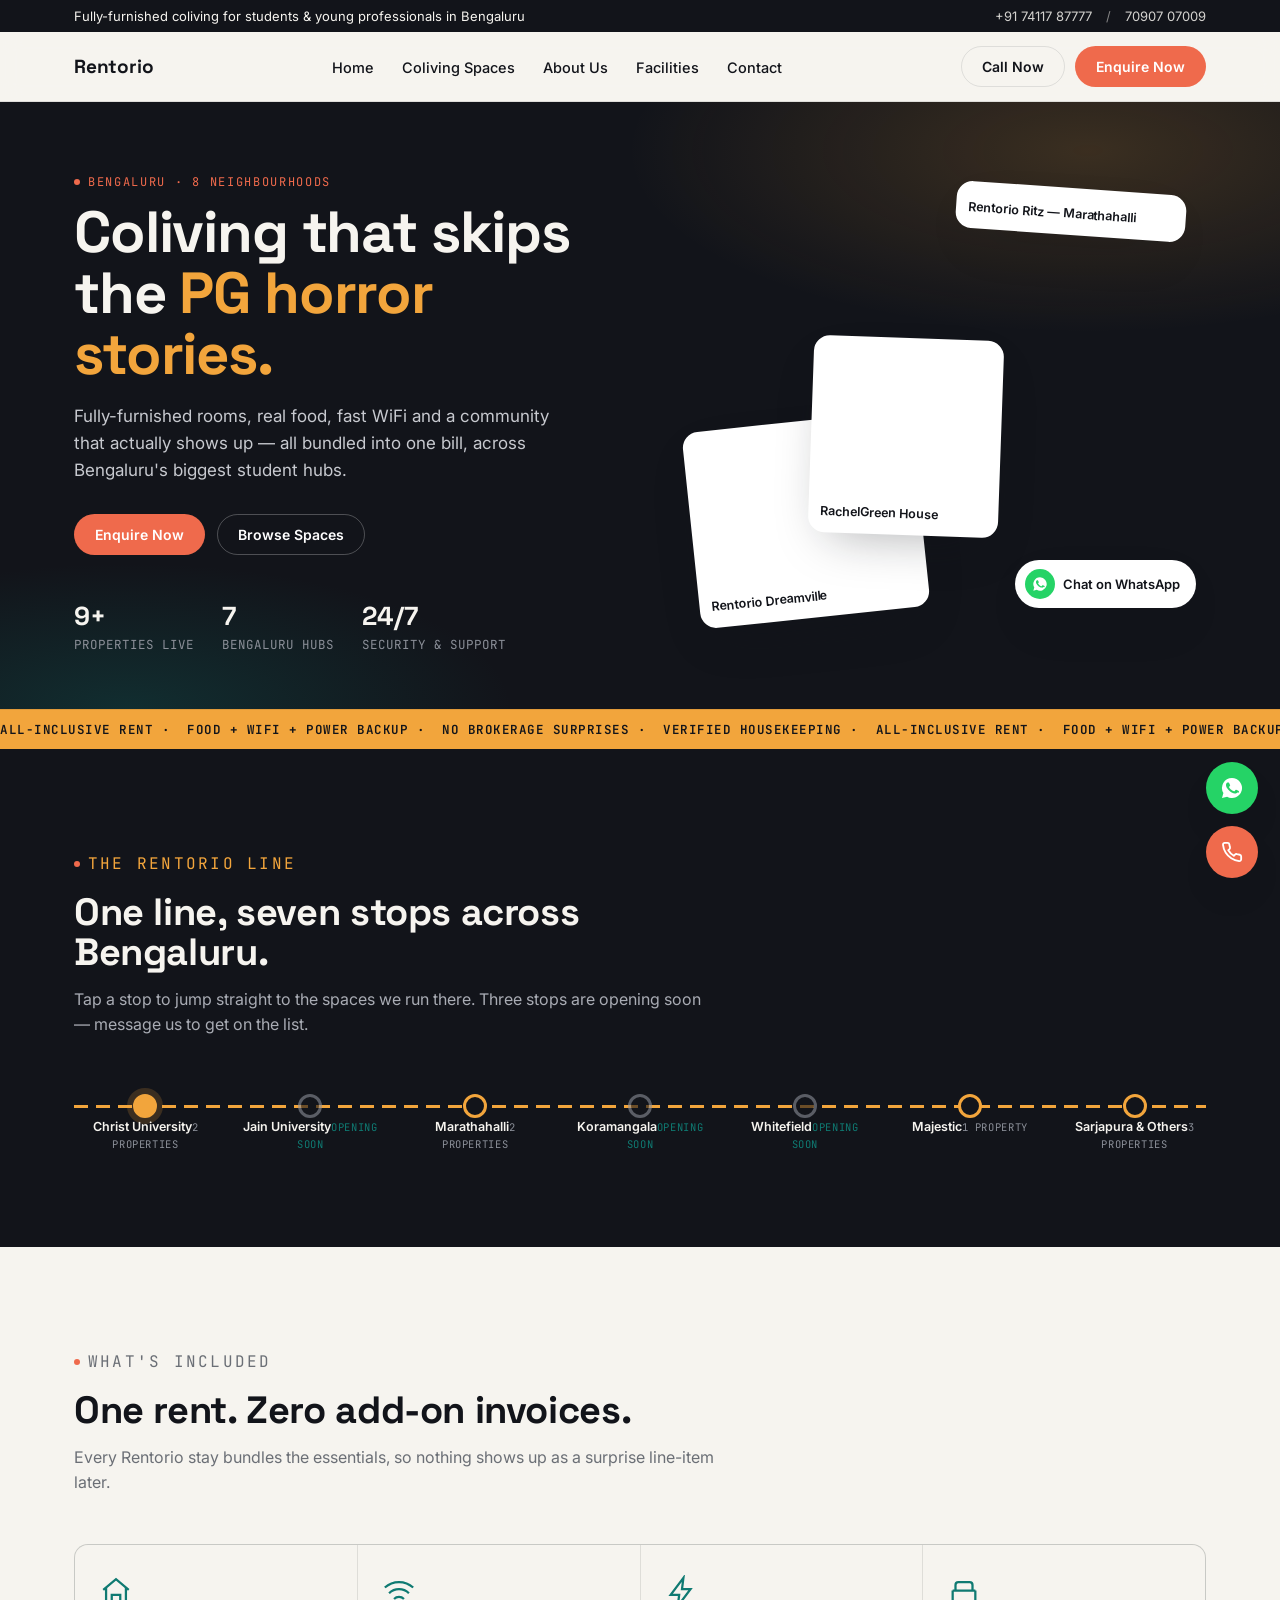
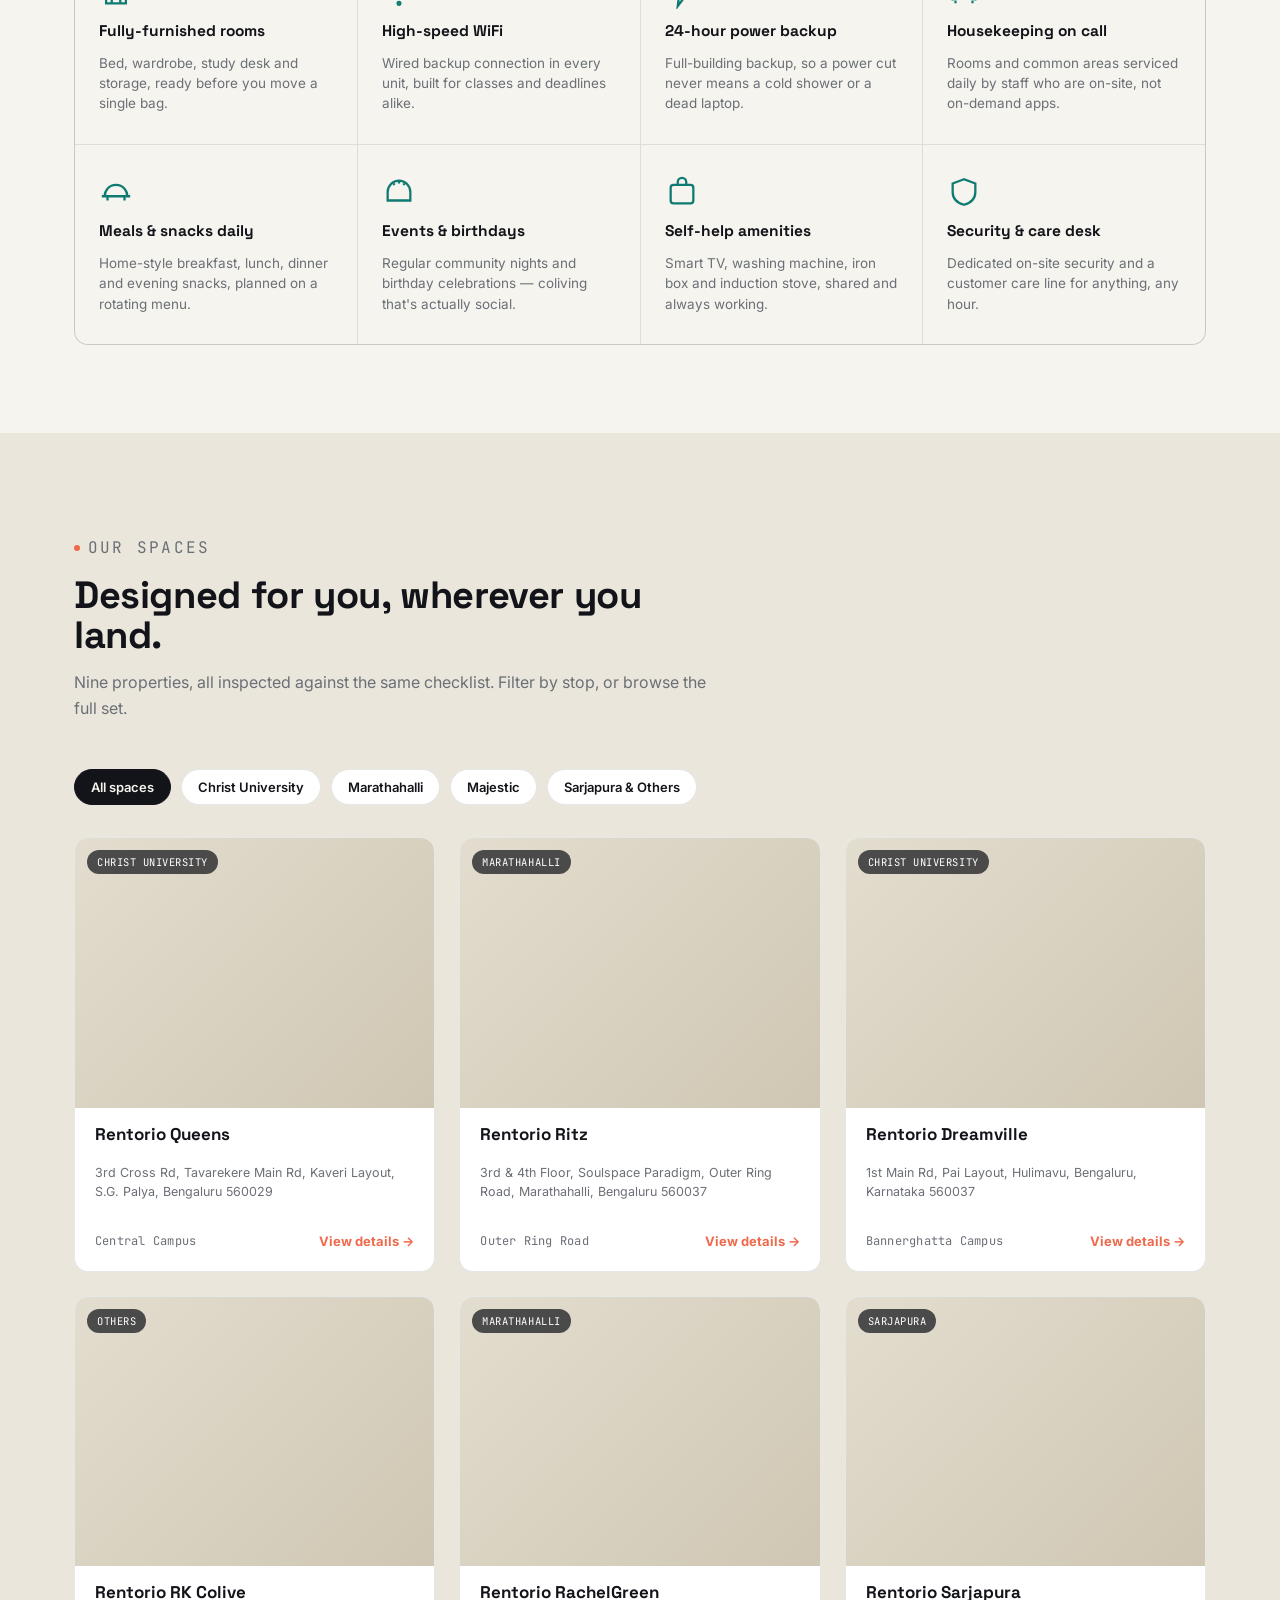
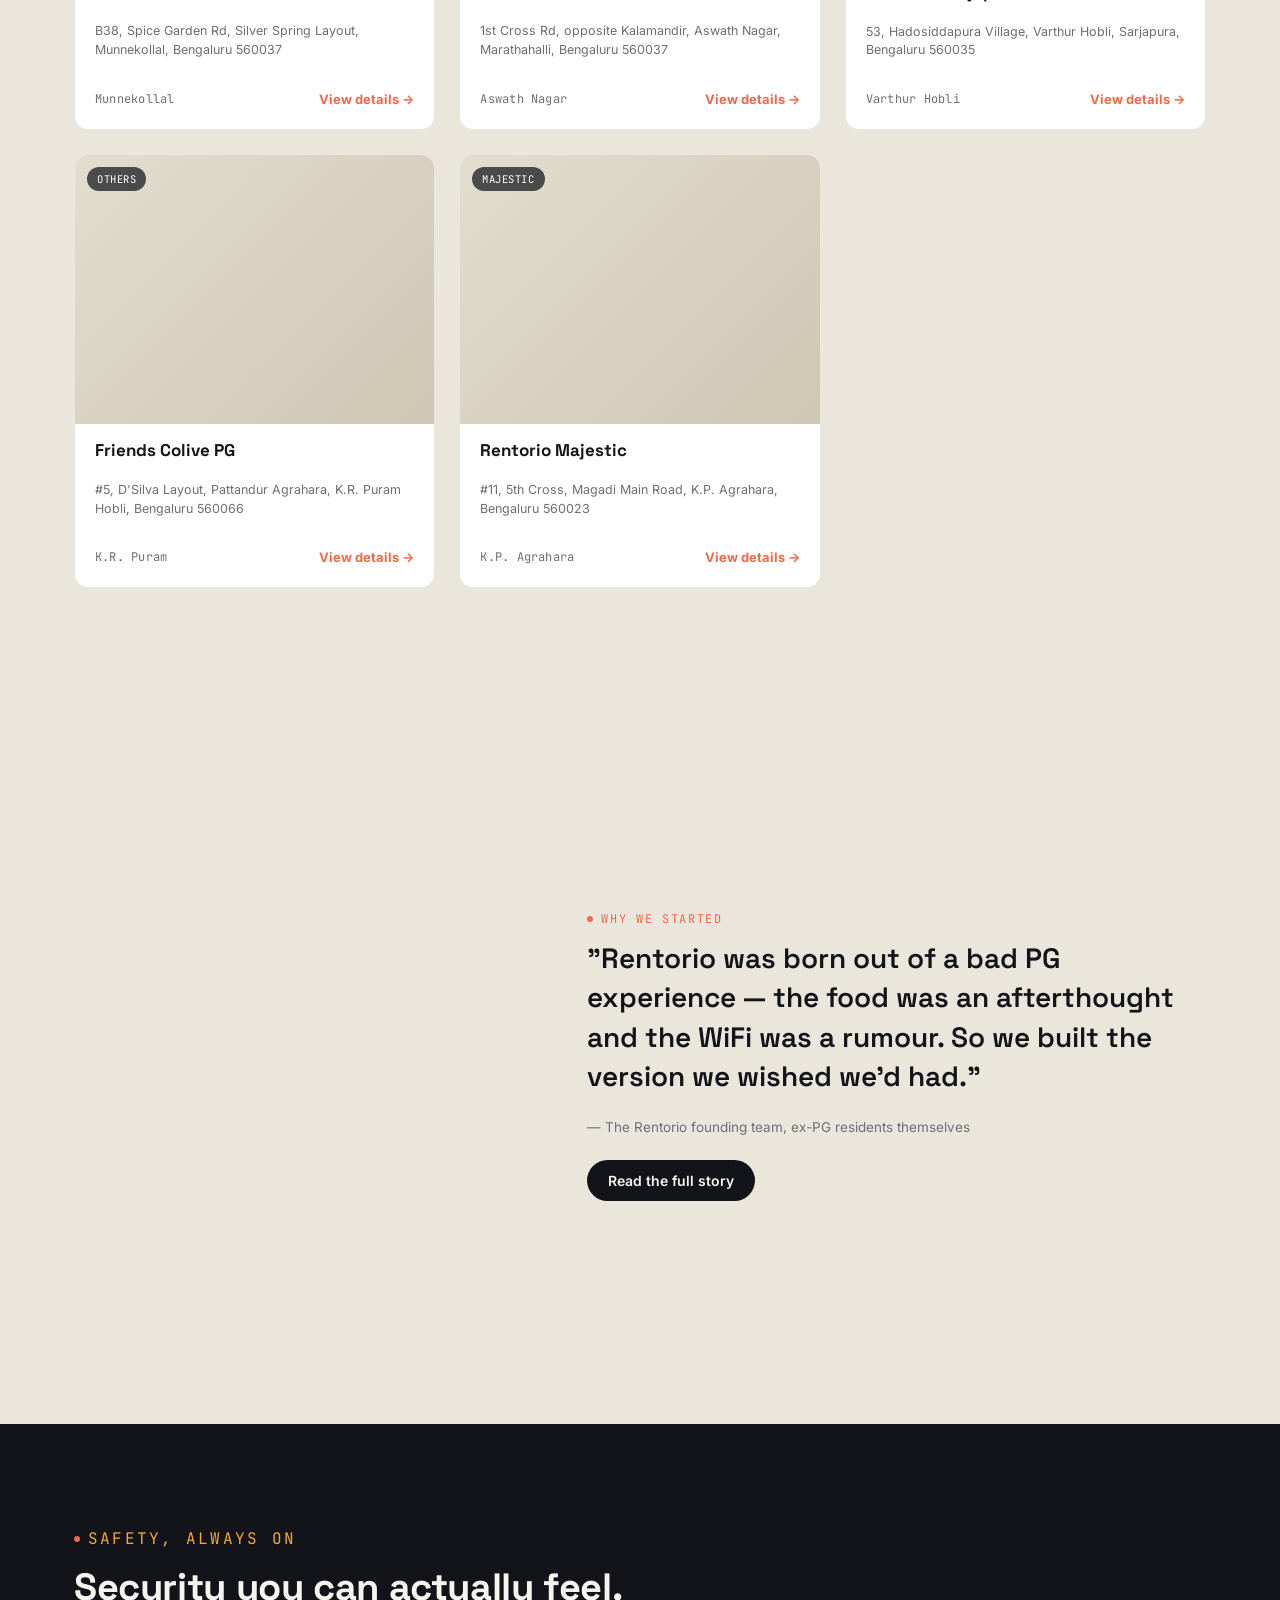
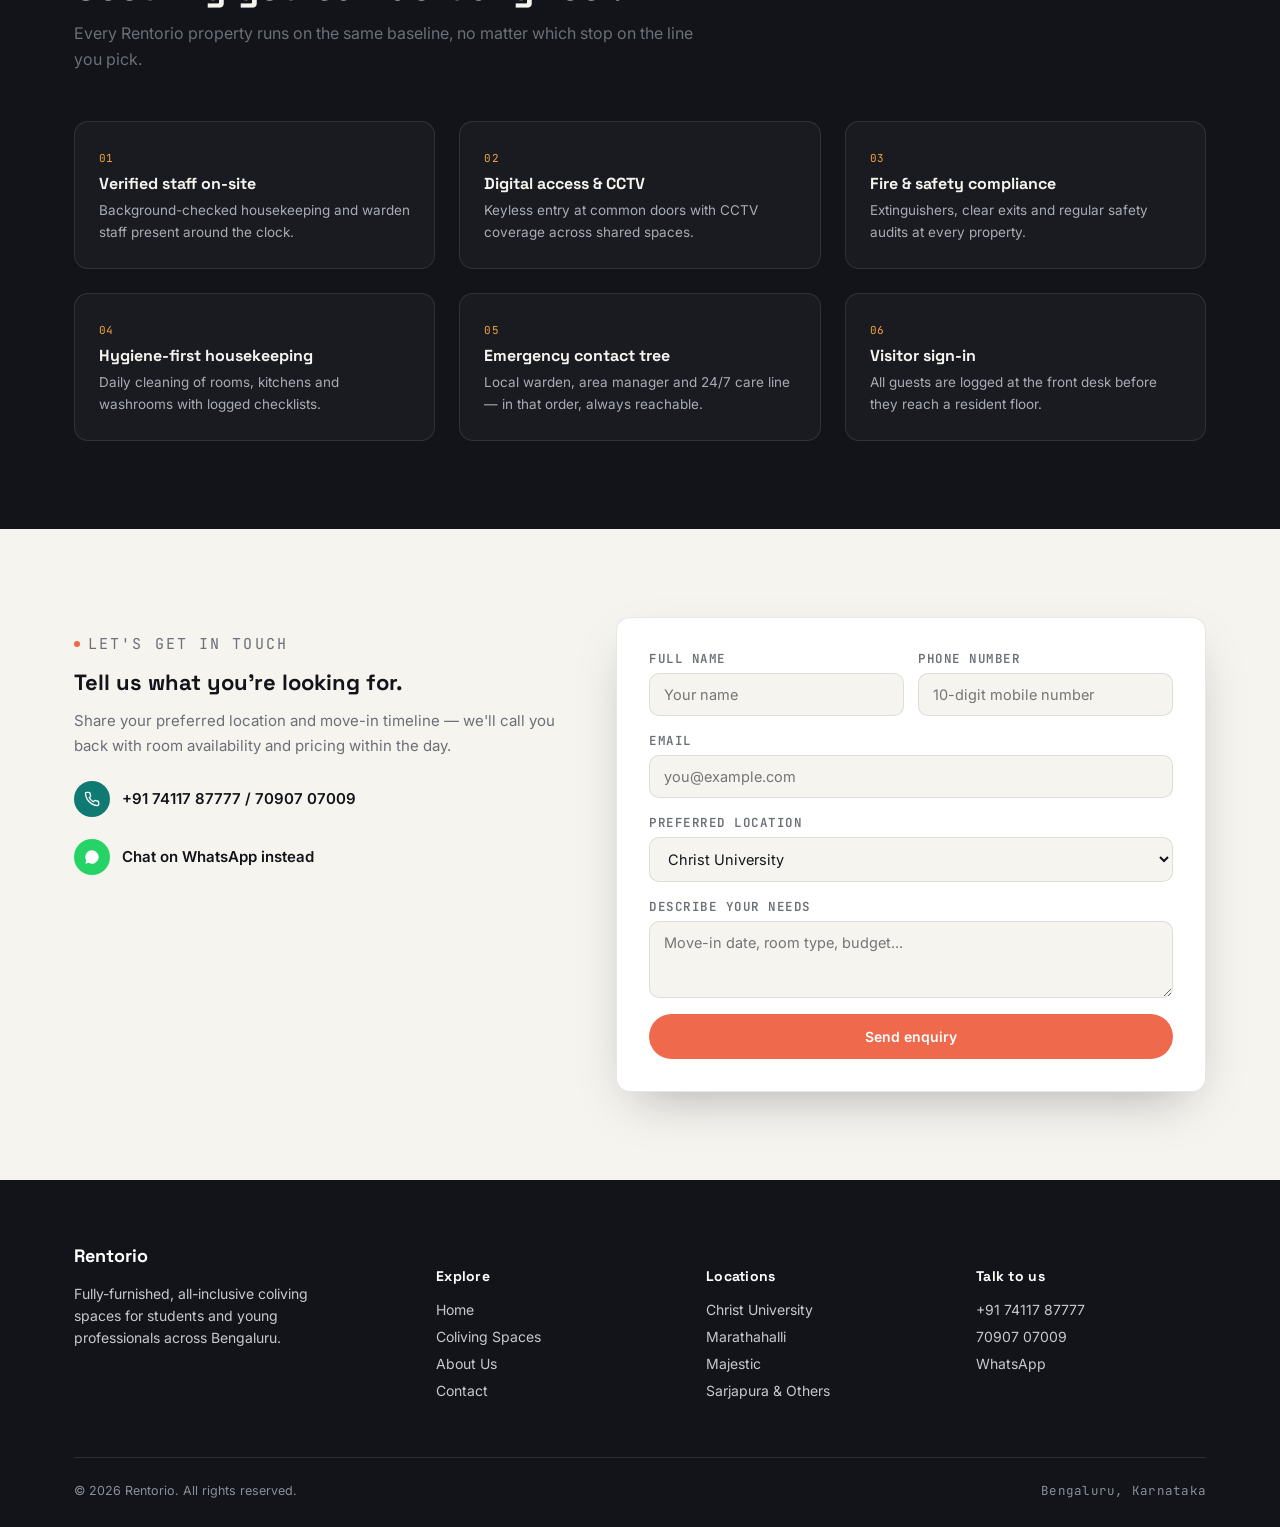
==== rentorio/index.html @ 7151b9c6 "add rentorio page" ====
<!DOCTYPE html>
<html lang="en">
<head>
<meta charset="UTF-8" />
<meta name="viewport" content="width=device-width, initial-scale=1, shrink-to-fit=no" />
<title>Rentorio — Luxury Coliving Across Bengaluru</title>
<meta name="description" content="Rentorio runs fully-furnished, all-inclusive coliving spaces near Christ University, Jain University, Marathahalli, Koramangala, Whitefield and Majestic in Bengaluru." />
<link rel="icon" href="https://rentorio.in/assets/images/logo.png" />
<link rel="preconnect" href="https://fonts.googleapis.com">
<link rel="preconnect" href="https://fonts.gstatic.com" crossorigin>
<link href="https://fonts.googleapis.com/css2?family=Space+Grotesk:wght@500;600;700&family=Inter:wght@400;500;600;700&family=JetBrains+Mono:wght@500;600&display=swap" rel="stylesheet">
<style>
  :root{
    --ink:#12141a;
    --ink-soft:#1b1f28;
    --paper:#f6f4ef;
    --paper-dim:#eae6dc;
    --line:rgba(255,255,255,0.10);
    --line-dark:rgba(18,20,26,0.10);
    --amber:#f2a53c;
    --teal:#0f7a72;
    --coral:#ef6a4c;
    --text-dim:#8b8f98;
    --text-dim-dark:#6b6f76;
    --radius:14px;
    --maxw:1180px;
    --shadow: 0 20px 50px -20px rgba(18,20,26,0.35);
  }

  *{box-sizing:border-box;}
  html{scroll-behavior:smooth;}
  @media (prefers-reduced-motion: reduce){
    html{scroll-behavior:auto;}
    *{animation-duration:0.001ms !important; animation-iteration-count:1 !important; transition-duration:0.001ms !important;}
  }
  body{
    margin:0;
    font-family:'Inter',sans-serif;
    background:var(--paper);
    color:var(--ink);
    -webkit-font-smoothing:antialiased;
  }
  img{max-width:100%; display:block;}
  a{color:inherit; text-decoration:none;}
  ul{margin:0; padding:0; list-style:none;}
  h1,h2,h3,h4{font-family:'Space Grotesk',sans-serif; margin:0; line-height:1.05;}
  button{font-family:inherit; cursor:pointer;}
  .wrap{max-width:var(--maxw); margin:0 auto; padding:0 24px;}
  .mono{font-family:'JetBrains Mono',monospace; letter-spacing:0.02em;}
  .eyebrow{
    font-family:'JetBrains Mono',monospace;
    font-size:12px;
    letter-spacing:0.14em;
    text-transform:uppercase;
    color:var(--coral);
    display:flex; align-items:center; gap:8px;
  }
  .eyebrow::before{content:''; width:6px; height:6px; border-radius:50%; background:var(--coral); display:inline-block;}
  :focus-visible{outline:2px solid var(--amber); outline-offset:3px; border-radius:4px;}

  /* ---------- Top utility bar ---------- */
  .topbar{
    background:var(--ink);
    color:var(--paper);
    font-size:13px;
  }
  .topbar .wrap{
    display:flex; justify-content:space-between; align-items:center;
    padding:8px 24px; gap:16px; flex-wrap:wrap;
  }
  .topbar a{opacity:0.85; transition:opacity .2s;}
  .topbar a:hover{opacity:1;}
  .topbar .phones{display:flex; gap:14px; align-items:center;}
  .topbar .phones span{opacity:0.5;}

  /* ---------- Header ---------- */
  header.site{
    position:sticky; top:0; z-index:50;
    background:rgba(246,244,239,0.88);
    backdrop-filter:blur(10px);
    border-bottom:1px solid var(--line-dark);
  }
  .nav{
    display:flex; align-items:center; justify-content:space-between;
    padding:14px 24px;
  }
  .brand{display:flex; align-items:center; gap:10px;}
  .brand img{height:38px; width:auto;}
  .brand strong{font-family:'Space Grotesk',sans-serif; font-size:19px; letter-spacing:-0.01em;}
  nav.primary{display:flex; align-items:center; gap:28px;}
  nav.primary > ul{display:flex; gap:28px; align-items:center;}
  nav.primary > ul > li{position:relative;}
  nav.primary > ul > li > a{
    font-size:14.5px; font-weight:500; padding:8px 0; position:relative;
  }
  nav.primary > ul > li > a::after{
    content:''; position:absolute; left:0; right:0; bottom:2px; height:2px; background:var(--coral);
    transform:scaleX(0); transition:transform .2s ease;
  }
  nav.primary > ul > li > a:hover::after{transform:scaleX(1);}
  .dropdown{
    position:absolute; top:100%; left:0; background:var(--paper);
    border:1px solid var(--line-dark); border-radius:12px; box-shadow:var(--shadow);
    min-width:220px; padding:8px; opacity:0; visibility:hidden; transform:translateY(6px);
    transition:all .18s ease;
  }
  li.has-dropdown:hover .dropdown, li.has-dropdown:focus-within .dropdown{
    opacity:1; visibility:visible; transform:translateY(0);
  }
  .dropdown a{display:block; padding:9px 12px; border-radius:8px; font-size:14px;}
  .dropdown a:hover{background:var(--paper-dim);}
  .nav-cta{display:flex; align-items:center; gap:10px;}
  .btn{
    display:inline-flex; align-items:center; gap:8px;
    padding:11px 20px; border-radius:999px; border:1px solid transparent;
    font-size:14px; font-weight:600; white-space:nowrap;
    transition:transform .15s ease, box-shadow .15s ease, background .15s ease;
  }
  .btn:active{transform:scale(0.97);}
  .btn-primary{background:var(--coral); color:#fff;}
  .btn-primary:hover{box-shadow:0 10px 24px -8px rgba(239,106,76,0.55); transform:translateY(-1px);}
  .btn-ghost{background:transparent; border-color:var(--line-dark); color:var(--ink);}
  .btn-ghost:hover{background:var(--paper-dim);}
  .btn-dark{background:var(--ink); color:var(--paper);}
  .btn-dark:hover{background:var(--ink-soft);}
  .burger{display:none; background:none; border:none; padding:8px;}
  .burger svg{display:block;}

  /* ---------- Hero ---------- */
  .hero{
    background:var(--ink); color:var(--paper); position:relative; overflow:hidden;
    padding:76px 0 0;
  }
  .hero::before{
    content:''; position:absolute; inset:0;
    background:
      radial-gradient(60% 50% at 85% 8%, rgba(242,165,60,0.18), transparent 60%),
      radial-gradient(50% 40% at 10% 100%, rgba(15,122,114,0.25), transparent 60%);
    pointer-events:none;
  }
  .hero-grid{
    position:relative; z-index:1;
    display:grid; grid-template-columns:1.05fr 0.95fr; gap:48px; align-items:center;
    padding-bottom:56px;
  }
  .hero h1{
    font-size:clamp(34px,5.4vw,58px); font-weight:700; letter-spacing:-0.02em;
  }
  .hero h1 em{color:var(--amber); font-style:normal;}
  .hero p.lead{
    margin-top:18px; font-size:17px; color:#c7c9cf; max-width:480px; line-height:1.6;
  }
  .hero-actions{display:flex; gap:12px; margin-top:30px; flex-wrap:wrap;}
  .hero-stats{display:flex; gap:28px; margin-top:44px; flex-wrap:wrap;}
  .hero-stats div strong{display:block; font-family:'Space Grotesk',sans-serif; font-size:26px;}
  .hero-stats div span{font-size:12.5px; color:var(--text-dim); font-family:'JetBrains Mono',monospace;}

  .hero-visual{position:relative; height:440px;}
  .polaroid{
    position:absolute; width:230px; border-radius:16px; padding:10px 10px 14px;
    background:#fff; box-shadow:var(--shadow); color:var(--ink);
  }
  .polaroid img{border-radius:8px; height:150px; object-fit:cover; width:100%; background:linear-gradient(135deg,#e3ddcf,#cfc7b3);}
  .polaroid p{margin:8px 2px 0; font-size:12.5px; font-weight:600;}
  .polaroid.p1{top:0; right:20px; transform:rotate(4deg); z-index:2;}
  .polaroid.p2{bottom:10px; left:0; transform:rotate(-6deg); z-index:1;}
  .polaroid.p3{top:150px; left:120px; transform:rotate(2deg); z-index:3; width:190px;}
  .whatsapp-chip{
    position:absolute; bottom:20px; right:10px; background:#fff; color:var(--ink);
    border-radius:999px; padding:9px 16px 9px 10px; display:flex; align-items:center; gap:8px;
    box-shadow:var(--shadow); font-size:13px; font-weight:600; z-index:4;
  }
  .whatsapp-chip .dot{width:30px; height:30px; border-radius:50%; background:#25D366; display:flex; align-items:center; justify-content:center;}

  @media (max-width:940px){
    .hero-grid{grid-template-columns:1fr; padding-bottom:40px;}
    .hero-visual{height:320px; margin-top:10px;}
    .polaroid{width:170px;}
    .polaroid img{height:110px;}
    .polaroid.p3{left:80px; top:130px; width:140px;}
  }

  /* marquee strip */
  .marquee{
    background:var(--amber); color:var(--ink); overflow:hidden; white-space:nowrap;
    border-top:1px solid rgba(18,20,26,0.08);
  }
  .marquee-track{display:inline-flex; gap:40px; padding:11px 0; animation:scroll 26s linear infinite;}
  .marquee-track span{font-family:'JetBrains Mono',monospace; font-size:12.5px; font-weight:600; letter-spacing:0.04em;}
  @keyframes scroll{from{transform:translateX(0);} to{transform:translateX(-50%);}}

  /* ---------- Section shells ---------- */
  section{padding:88px 0;}
  .section-head{max-width:640px; margin-bottom:48px;}
  .section-head h2{font-size:clamp(26px,3.4vw,38px); margin-top:12px; letter-spacing:-0.01em;}
  .section-head p{margin-top:14px; color:var(--text-dim-dark); font-size:16px; line-height:1.6;}

  /* ---------- Metro line (signature) ---------- */
  .line-section{background:var(--ink); color:var(--paper);}
  .line-section .section-head p{color:#a9acb4;}
  .line-rail{position:relative; margin-top:56px; padding-bottom:8px;}
  .line-track{
    position:relative; display:flex; justify-content:space-between; align-items:flex-start;
    padding:0 4px;
  }
  .line-track::before{
    content:''; position:absolute; top:11px; left:0; right:0; height:3px;
    background:repeating-linear-gradient(90deg, var(--amber) 0 14px, transparent 14px 22px);
    z-index:0;
  }
  .stop{
    position:relative; z-index:1; display:flex; flex-direction:column; align-items:center;
    width:12%; text-align:center; background:none; border:none; color:var(--paper);
    padding:0;
  }
  .stop .dot{
    width:24px; height:24px; border-radius:50%; background:var(--ink);
    border:3px solid var(--amber); transition:all .2s ease;
  }
  .stop.active .dot{background:var(--amber); box-shadow:0 0 0 6px rgba(242,165,60,0.18);}
  .stop .label{margin-top:14px; font-size:12.5px; font-weight:600; line-height:1.3;}
  .stop .tag{margin-top:4px; font-family:'JetBrains Mono',monospace; font-size:10.5px; color:var(--text-dim); text-transform:uppercase; letter-spacing:0.06em;}
  .stop:hover .dot, .stop:focus-visible .dot{transform:scale(1.15);}
  .stop.soon .dot{border-color:var(--text-dim); opacity:0.6;}
  .stop.soon .tag{color:var(--teal);}

  @media (max-width:820px){
    .line-track{flex-direction:column; align-items:flex-start; gap:26px; padding-left:6px;}
    .line-track::before{top:0; bottom:0; left:11px; right:auto; width:3px; height:auto;
      background:repeating-linear-gradient(180deg, var(--amber) 0 14px, transparent 14px 22px);}
    .stop{flex-direction:row; width:100%; text-align:left; gap:14px;}
    .stop .label{margin-top:0;}
    .stop > div:last-child{display:flex; flex-direction:column;}
  }

  /* ---------- Facilities ---------- */
  .facility-grid{display:grid; grid-template-columns:repeat(4,1fr); gap:1px; background:var(--line-dark); border:1px solid var(--line-dark); border-radius:var(--radius); overflow:hidden;}
  .facility{background:var(--paper); padding:30px 24px; min-height:170px; display:flex; flex-direction:column; gap:14px; transition:background .2s;}
  .facility:hover{background:#fff;}
  .facility .icon{width:34px; height:34px; color:var(--teal);}
  .facility h4{font-size:15.5px;}
  .facility p{margin:0; font-size:13.5px; color:var(--text-dim-dark); line-height:1.5;}
  @media (max-width:900px){.facility-grid{grid-template-columns:repeat(2,1fr);}}
  @media (max-width:560px){.facility-grid{grid-template-columns:1fr;}}

  /* ---------- Spaces / property cards ---------- */
  .filter-row{display:flex; gap:10px; flex-wrap:wrap; margin-bottom:32px;}
  .filter-chip{
    padding:9px 16px; border-radius:999px; border:1px solid var(--line-dark); font-size:13px; font-weight:600;
    background:#fff; color:var(--ink); transition:all .15s ease;
  }
  .filter-chip.active{background:var(--ink); color:var(--paper); border-color:var(--ink);}
  .space-grid{display:grid; grid-template-columns:repeat(3,1fr); gap:24px;}
  .space-card{
    background:#fff; border-radius:var(--radius); overflow:hidden; border:1px solid var(--line-dark);
    transition:transform .18s ease, box-shadow .18s ease; display:flex; flex-direction:column;
  }
  .space-card:hover{transform:translateY(-4px); box-shadow:var(--shadow);}
  .space-card .img-wrap{position:relative; aspect-ratio:4/3; background:linear-gradient(135deg,#e3ddcf,#cfc7b3); overflow:hidden;}
  .space-card .img-wrap img{width:100%; height:100%; object-fit:cover;}
  .space-card .badge{
    position:absolute; top:12px; left:12px; background:rgba(18,20,26,0.72); color:#fff;
    font-family:'JetBrains Mono',monospace; font-size:10.5px; letter-spacing:0.05em; text-transform:uppercase;
    padding:5px 10px; border-radius:999px;
  }
  .space-card .body{padding:18px 20px 22px; display:flex; flex-direction:column; gap:8px; flex:1;}
  .space-card h4{font-size:17px;}
  .space-card .addr{font-size:12.5px; color:var(--text-dim-dark); line-height:1.5; min-height:38px;}
  .space-card .row{display:flex; justify-content:space-between; align-items:center; margin-top:auto; padding-top:10px;}
  .space-card .row a{font-size:13px; font-weight:700; color:var(--coral);}
  .hide{display:none !important;}
  @media (max-width:980px){.space-grid{grid-template-columns:repeat(2,1fr);}}
  @media (max-width:640px){.space-grid{grid-template-columns:1fr;}}

  /* ---------- Story ---------- */
  .story{background:var(--paper-dim);}
  .story-grid{display:grid; grid-template-columns:0.85fr 1.15fr; gap:56px; align-items:center;}
  .story-grid img{border-radius:20px; aspect-ratio:4/5; object-fit:cover; background:linear-gradient(135deg,#e3ddcf,#cfc7b3);}
  .story-grid blockquote{font-family:'Space Grotesk',sans-serif; font-size:clamp(20px,2.6vw,28px); line-height:1.4; margin:0 0 20px; font-weight:600;}
  .story-grid cite{font-size:13.5px; color:var(--text-dim-dark); font-style:normal;}
  @media (max-width:860px){.story-grid{grid-template-columns:1fr;} .story-grid img{max-width:280px;}}

  /* ---------- Safety ---------- */
  .safety{background:var(--ink); color:var(--paper);}
  .safety-grid{display:grid; grid-template-columns:repeat(3,1fr); gap:24px; margin-top:40px;}
  .safety-item{border:1px solid var(--line); border-radius:var(--radius); padding:24px; background:rgba(255,255,255,0.03);}
  .safety-item .mono{font-size:11px; color:var(--amber);}
  .safety-item h4{margin-top:10px; font-size:16px;}
  .safety-item p{margin:8px 0 0; font-size:13.5px; color:#a9acb4; line-height:1.6;}
  @media (max-width:860px){.safety-grid{grid-template-columns:1fr;}}

  /* ---------- Enquiry ---------- */
  .enquiry{position:relative;}
  .enquiry-grid{display:grid; grid-template-columns:1fr 1fr; gap:56px;}
  .form-card{background:#fff; border:1px solid var(--line-dark); border-radius:var(--radius); padding:32px; box-shadow:var(--shadow);}
  .field{margin-bottom:16px; display:flex; flex-direction:column; gap:6px;}
  .field label{font-size:12.5px; font-weight:600; color:var(--text-dim-dark); font-family:'JetBrains Mono',monospace; text-transform:uppercase; letter-spacing:0.04em;}
  .field input, .field select, .field textarea{
    padding:12px 14px; border-radius:10px; border:1px solid var(--line-dark); font-family:inherit; font-size:14.5px;
    background:var(--paper); color:var(--ink);
  }
  .field input:focus, .field select:focus, .field textarea:focus{outline:2px solid var(--amber); outline-offset:1px; border-color:var(--amber);}
  .field-row{display:grid; grid-template-columns:1fr 1fr; gap:14px;}
  .form-msg{margin-top:14px; font-size:13.5px; display:none;}
  .form-msg.show{display:block;}
  .enquiry-side h3{font-size:22px; margin-bottom:14px;}
  .enquiry-side p{color:var(--text-dim-dark); line-height:1.65; font-size:15px;}
  .contact-line{display:flex; align-items:center; gap:12px; margin-top:22px; font-size:15px; font-weight:600;}
  .contact-line .dot{width:36px; height:36px; border-radius:50%; background:var(--teal); color:#fff; display:flex; align-items:center; justify-content:center; flex-shrink:0;}
  @media (max-width:860px){.enquiry-grid{grid-template-columns:1fr;} .field-row{grid-template-columns:1fr;}}

  /* ---------- Footer ---------- */
  footer{background:var(--ink); color:#c7c9cf; padding:64px 0 28px; font-size:14px;}
  .footer-grid{display:grid; grid-template-columns:1.4fr 1fr 1fr 1fr; gap:40px;}
  .footer-grid h5{color:#fff; font-family:'Space Grotesk',sans-serif; font-size:14px; margin-bottom:16px; letter-spacing:0.02em;}
  .footer-grid ul li{margin-bottom:10px;}
  .footer-grid a:hover{color:#fff;}
  .footer-brand{display:flex; align-items:center; gap:10px; margin-bottom:16px;}
  .footer-brand img{height:32px; filter:brightness(0) invert(1);}
  .footer-brand strong{color:#fff; font-family:'Space Grotesk',sans-serif; font-size:18px;}
  .footer-bottom{
    margin-top:48px; padding-top:24px; border-top:1px solid var(--line);
    display:flex; justify-content:space-between; align-items:center; flex-wrap:wrap; gap:12px;
    font-size:12.5px; color:var(--text-dim);
  }
  @media (max-width:860px){.footer-grid{grid-template-columns:1fr 1fr; row-gap:32px;}}

  /* ---------- Floating actions ---------- */
  .floaters{position:fixed; bottom:22px; right:22px; z-index:60; display:flex; flex-direction:column; gap:12px;}
  .floaters a{
    width:52px; height:52px; border-radius:50%; display:flex; align-items:center; justify-content:center;
    box-shadow:var(--shadow); color:#fff; transition:transform .15s ease;
  }
  .floaters a:hover{transform:scale(1.08);}
  .floaters .wa{background:#25D366;}
  .floaters .call{background:var(--coral);}

  /* ---------- Mobile nav ---------- */
  @media (max-width:940px){
    nav.primary > ul{
      position:fixed; top:70px; left:0; right:0; bottom:0; background:var(--paper);
      flex-direction:column; align-items:stretch; padding:20px 24px; gap:4px;
      transform:translateX(100%); transition:transform .25s ease; overflow-y:auto;
    }
    body.nav-open nav.primary > ul{transform:translateX(0);}
    nav.primary > ul > li{border-bottom:1px solid var(--line-dark);}
    nav.primary > ul > li > a{display:block; padding:14px 0;}
    .dropdown{position:static; opacity:1; visibility:visible; box-shadow:none; border:none; display:none; padding-left:12px;}
    li.has-dropdown.open .dropdown{display:block;}
    .nav-cta{display:none;}
    .burger{display:block;}
  }
</style>
</head>
<body>

<div class="topbar">
  <div class="wrap">
    <span>Fully-furnished coliving for students &amp; young professionals in Bengaluru</span>
    <div class="phones">
      <a href="tel:+917411787777">+91 74117 87777</a>
      <span>/</span>
      <a href="tel:+917090707009">70907 07009</a>
    </div>
  </div>
</div>

<header class="site">
  <div class="nav wrap">
    <a href="#top" class="brand">
      <img src="https://rentorio.in/assets/images/logo.png" alt="Rentorio logo" onerror="this.style.display='none'">
      <strong>Rentorio</strong>
    </a>

    <nav class="primary">
      <ul id="primaryMenu">
        <li><a href="#top">Home</a></li>
        <li class="has-dropdown">
          <a href="#spaces" aria-haspopup="true">Coliving Spaces</a>
          <div class="dropdown">
            <a href="https://rentorio.in/christ-university">Christ University</a>
            <a href="https://rentorio.in/jain-university">Jain University</a>
            <a href="https://rentorio.in/marathahalli">Marathahalli</a>
            <a href="https://rentorio.in/koramangala">Koramangala</a>
            <a href="https://rentorio.in/whitefield">Whitefield</a>
            <a href="https://rentorio.in/majestic">Majestic</a>
            <a href="https://rentorio.in/others">Others</a>
          </div>
        </li>
        <li><a href="https://rentorio.in/about-us.php">About Us</a></li>
        <li><a href="#facilities">Facilities</a></li>
        <li><a href="https://rentorio.in/contact.php">Contact</a></li>
      </ul>
    </nav>

    <div class="nav-cta">
      <a href="tel:+917411787777" class="btn btn-ghost">Call Now</a>
      <a href="#enquiryform" class="btn btn-primary">Enquire Now</a>
    </div>
    <button class="burger" id="burgerBtn" aria-label="Toggle menu" aria-expanded="false">
      <svg width="24" height="24" viewBox="0 0 24 24" fill="none"><path d="M3 6h18M3 12h18M3 18h18" stroke="#12141a" stroke-width="2" stroke-linecap="round"/></svg>
    </button>
  </div>
</header>

<main id="top">

  <!-- HERO -->
  <section class="hero" style="padding-top:60px;">
    <div class="wrap hero-grid">
      <div>
        <p class="eyebrow">Bengaluru · 8 neighbourhoods</p>
        <h1>Coliving that skips the <em>PG horror stories.</em></h1>
        <p class="lead">Fully-furnished rooms, real food, fast WiFi and a community that actually shows up — all bundled into one bill, across Bengaluru's biggest student hubs.</p>
        <div class="hero-actions">
          <a href="#enquiryform" class="btn btn-primary">Enquire Now</a>
          <a href="#spaces" class="btn btn-ghost" style="border-color:rgba(255,255,255,0.25); color:#fff;">Browse Spaces</a>
        </div>
        <div class="hero-stats">
          <div><strong>9+</strong><span>PROPERTIES LIVE</span></div>
          <div><strong>7</strong><span>BENGALURU HUBS</span></div>
          <div><strong>24/7</strong><span>SECURITY &amp; SUPPORT</span></div>
        </div>
      </div>
      <div class="hero-visual" aria-hidden="true">
        <div class="polaroid p1"><img src="https://rentorio.in/assets/images/gallery/rentorio-ritz/1.JPG" alt="" loading="lazy" onerror="this.parentElement.querySelector('img').style.display='none'"><p>Rentorio Ritz — Marathahalli</p></div>
        <div class="polaroid p2"><img src="https://rentorio.in/assets/images/gallery/rentorio-dreamville/1.JPG" alt="" loading="lazy"><p>Rentorio Dreamville</p></div>
        <div class="polaroid p3"><img src="https://rentorio.in/assets/images/spaces-home/rachelgreen.jpg" alt="" loading="lazy"><p>RachelGreen House</p></div>
        <a class="whatsapp-chip" href="https://wa.me/917411787777?text=Hi%2C%20Rentorio!" target="_blank" rel="noopener">
          <span class="dot">
            <svg width="16" height="16" viewBox="0 0 24 24" fill="#fff"><path d="M12 2a10 10 0 0 0-8.6 15.1L2 22l5.1-1.3A10 10 0 1 0 12 2Zm5.7 14.2c-.2.6-1.4 1.2-1.9 1.2-.5.1-1.1.1-1.8-.1-.4-.1-1-.3-1.7-.6-3-1.3-4.9-4.3-5.1-4.5-.1-.2-1.2-1.6-1.2-3s.7-2.1 1-2.4c.3-.3.6-.4.8-.4h.6c.2 0 .5 0 .7.5.3.6.9 2 1 2.1.1.2.1.4 0 .6-.2.4-.4.6-.7 1-.2.2-.4.4-.2.8.3.5 1 1.5 2.1 2.4 1.2 1 2.2 1.3 2.6 1.5.3.1.5.1.7-.1.2-.3.7-.9 1-1.2.2-.2.4-.3.7-.2.3.1 1.7.8 2 1 .3.2.5.3.6.4.1.2.1.9-.1 1.5Z"/></svg>
          </span>
          Chat on WhatsApp
        </a>
      </div>
    </div>
  </section>

  <div class="marquee" aria-hidden="true">
    <div class="marquee-track">
      <span>ALL-INCLUSIVE RENT ·&nbsp; FOOD + WIFI + POWER BACKUP ·&nbsp; NO BROKERAGE SURPRISES ·&nbsp; VERIFIED HOUSEKEEPING ·&nbsp; ALL-INCLUSIVE RENT ·&nbsp; FOOD + WIFI + POWER BACKUP ·&nbsp; NO BROKERAGE SURPRISES ·&nbsp; VERIFIED HOUSEKEEPING ·&nbsp;</span>
      <span aria-hidden="true">ALL-INCLUSIVE RENT ·&nbsp; FOOD + WIFI + POWER BACKUP ·&nbsp; NO BROKERAGE SURPRISES ·&nbsp; VERIFIED HOUSEKEEPING ·&nbsp; ALL-INCLUSIVE RENT ·&nbsp; FOOD + WIFI + POWER BACKUP ·&nbsp; NO BROKERAGE SURPRISES ·&nbsp; VERIFIED HOUSEKEEPING ·&nbsp;</span>
    </div>
  </div>

  <!-- THE RENTORIO LINE -->
  <section class="line-section" id="line">
    <div class="wrap">
      <div class="section-head">
        <p class="eyebrow" style="color:var(--amber);">The Rentorio Line</p>
        <h2>One line, seven stops across Bengaluru.</h2>
        <p>Tap a stop to jump straight to the spaces we run there. Three stops are opening soon — message us to get on the list.</p>
      </div>
      <div class="line-rail">
        <div class="line-track">
          <button class="stop active" data-filter="christ">
            <span class="dot"></span>
            <div><span class="label">Christ University</span><span class="tag">2 properties</span></div>
          </button>
          <button class="stop soon" data-filter="jain">
            <span class="dot"></span>
            <div><span class="label">Jain University</span><span class="tag">Opening soon</span></div>
          </button>
          <button class="stop" data-filter="marathahalli">
            <span class="dot"></span>
            <div><span class="label">Marathahalli</span><span class="tag">2 properties</span></div>
          </button>
          <button class="stop soon" data-filter="koramangala">
            <span class="dot"></span>
            <div><span class="label">Koramangala</span><span class="tag">Opening soon</span></div>
          </button>
          <button class="stop soon" data-filter="whitefield">
            <span class="dot"></span>
            <div><span class="label">Whitefield</span><span class="tag">Opening soon</span></div>
          </button>
          <button class="stop" data-filter="majestic">
            <span class="dot"></span>
            <div><span class="label">Majestic</span><span class="tag">1 property</span></div>
          </button>
          <button class="stop" data-filter="others">
            <span class="dot"></span>
            <div><span class="label">Sarjapura &amp; Others</span><span class="tag">3 properties</span></div>
          </button>
        </div>
      </div>
    </div>
  </section>

  <!-- FACILITIES -->
  <section id="facilities">
    <div class="wrap">
      <div class="section-head">
        <p class="eyebrow">What's included</p>
        <h2>One rent. Zero add-on invoices.</h2>
        <p>Every Rentorio stay bundles the essentials, so nothing shows up as a surprise line-item later.</p>
      </div>
      <div class="facility-grid">
        <div class="facility">
          <svg class="icon" viewBox="0 0 24 24" fill="none" stroke="currentColor" stroke-width="1.6"><path d="M3 10.5 12 3l9 7.5"/><path d="M5 9v11h14V9"/><path d="M9 20v-6h6v6"/></svg>
          <h4>Fully-furnished rooms</h4>
          <p>Bed, wardrobe, study desk and storage, ready before you move a single bag.</p>
        </div>
        <div class="facility">
          <svg class="icon" viewBox="0 0 24 24" fill="none" stroke="currentColor" stroke-width="1.6"><path d="M2 8.82a15 15 0 0 1 20 0M5 12.86a10 10 0 0 1 14 0M8.5 16.9a5 5 0 0 1 7 0"/><circle cx="12" cy="20" r="1"/></svg>
          <h4>High-speed WiFi</h4>
          <p>Wired backup connection in every unit, built for classes and deadlines alike.</p>
        </div>
        <div class="facility">
          <svg class="icon" viewBox="0 0 24 24" fill="none" stroke="currentColor" stroke-width="1.6"><path d="M13 2 4 14h6l-1 8 9-12h-6z"/></svg>
          <h4>24-hour power backup</h4>
          <p>Full-building backup, so a power cut never means a cold shower or a dead laptop.</p>
        </div>
        <div class="facility">
          <svg class="icon" viewBox="0 0 24 24" fill="none" stroke="currentColor" stroke-width="1.6"><path d="M4 11h16M6 11V7a2 2 0 0 1 2-2h8a2 2 0 0 1 2 2v4M4 11v7M20 11v7M6 18v2M18 18v2"/></svg>
          <h4>Housekeeping on call</h4>
          <p>Rooms and common areas serviced daily by staff who are on-site, not on-demand apps.</p>
        </div>
        <div class="facility">
          <svg class="icon" viewBox="0 0 24 24" fill="none" stroke="currentColor" stroke-width="1.6"><path d="M4 15c0-4 3-8 8-8s8 4 8 8"/><path d="M2 15h20M6 15v3M18 15v3"/></svg>
          <h4>Meals &amp; snacks daily</h4>
          <p>Home-style breakfast, lunch, dinner and evening snacks, planned on a rotating menu.</p>
        </div>
        <div class="facility">
          <svg class="icon" viewBox="0 0 24 24" fill="none" stroke="currentColor" stroke-width="1.6"><path d="M4 12a8 8 0 1 1 16 0v6H4z"/><path d="M12 4v2M8 6l1 1M16 6l-1 1"/></svg>
          <h4>Events &amp; birthdays</h4>
          <p>Regular community nights and birthday celebrations — coliving that's actually social.</p>
        </div>
        <div class="facility">
          <svg class="icon" viewBox="0 0 24 24" fill="none" stroke="currentColor" stroke-width="1.6"><rect x="4" y="7" width="16" height="13" rx="2"/><path d="M9 7V5a3 3 0 0 1 6 0v2"/></svg>
          <h4>Self-help amenities</h4>
          <p>Smart TV, washing machine, iron box and induction stove, shared and always working.</p>
        </div>
        <div class="facility">
          <svg class="icon" viewBox="0 0 24 24" fill="none" stroke="currentColor" stroke-width="1.6"><path d="M12 3 4 6v6c0 5 3.5 7.8 8 9 4.5-1.2 8-4 8-9V6z"/></svg>
          <h4>Security &amp; care desk</h4>
          <p>Dedicated on-site security and a customer care line for anything, any hour.</p>
        </div>
      </div>
    </div>
  </section>

  <!-- SPACES -->
  <section id="spaces" style="background:var(--paper-dim);">
    <div class="wrap">
      <div class="section-head">
        <p class="eyebrow">Our spaces</p>
        <h2>Designed for you, wherever you land.</h2>
        <p>Nine properties, all inspected against the same checklist. Filter by stop, or browse the full set.</p>
      </div>

      <div class="filter-row" id="filterRow">
        <button class="filter-chip active" data-filter="all">All spaces</button>
        <button class="filter-chip" data-filter="christ">Christ University</button>
        <button class="filter-chip" data-filter="marathahalli">Marathahalli</button>
        <button class="filter-chip" data-filter="majestic">Majestic</button>
        <button class="filter-chip" data-filter="others">Sarjapura &amp; Others</button>
      </div>

      <div class="space-grid" id="spaceGrid">

        <article class="space-card" data-cat="christ">
          <div class="img-wrap">
            <span class="badge">Christ University</span>
            <img src="https://rentorio.in/assets/images/gallery/rentorio-dreamville/3.JPG" alt="Rentorio Queens common area" loading="lazy">
          </div>
          <div class="body">
            <h4>Rentorio Queens</h4>
            <p class="addr">3rd Cross Rd, Tavarekere Main Rd, Kaveri Layout, S.G. Palya, Bengaluru 560029</p>
            <div class="row"><span class="mono" style="font-size:12px; color:var(--text-dim-dark);">Central Campus</span><a href="https://rentorio.in/christ-university/rentorio_queens.php">View details →</a></div>
          </div>
        </article>

        <article class="space-card" data-cat="marathahalli">
          <div class="img-wrap">
            <span class="badge">Marathahalli</span>
            <img src="https://rentorio.in/assets/images/gallery/rentorio-ritz/1.JPG" alt="Rentorio Ritz building exterior" loading="lazy">
          </div>
          <div class="body">
            <h4>Rentorio Ritz</h4>
            <p class="addr">3rd &amp; 4th Floor, Soulspace Paradigm, Outer Ring Road, Marathahalli, Bengaluru 560037</p>
            <div class="row"><span class="mono" style="font-size:12px; color:var(--text-dim-dark);">Outer Ring Road</span><a href="https://rentorio.in/marathahalli/rentorio-ritz.php">View details →</a></div>
          </div>
        </article>

        <article class="space-card" data-cat="christ">
          <div class="img-wrap">
            <span class="badge">Christ University</span>
            <img src="https://rentorio.in/assets/images/gallery/rentorio-dreamville/5.JPG" alt="Rentorio Dreamville room" loading="lazy">
          </div>
          <div class="body">
            <h4>Rentorio Dreamville</h4>
            <p class="addr">1st Main Rd, Pai Layout, Hulimavu, Bengaluru, Karnataka 560037</p>
            <div class="row"><span class="mono" style="font-size:12px; color:var(--text-dim-dark);">Bannerghatta Campus</span><a href="https://rentorio.in/christ-university/rentorio_dreamville.php">View details →</a></div>
          </div>
        </article>

        <article class="space-card" data-cat="others">
          <div class="img-wrap">
            <span class="badge">Others</span>
            <img src="https://rentorio.in/assets/images/spaces-home/rk-colive.jpg" alt="Rentorio RK Colive" loading="lazy">
          </div>
          <div class="body">
            <h4>Rentorio RK Colive</h4>
            <p class="addr">B38, Spice Garden Rd, Silver Spring Layout, Munnekollal, Bengaluru 560037</p>
            <div class="row"><span class="mono" style="font-size:12px; color:var(--text-dim-dark);">Munnekollal</span><a href="https://rentorio.in/others/rentorio-rk-colive.php">View details →</a></div>
          </div>
        </article>

        <article class="space-card" data-cat="marathahalli">
          <div class="img-wrap">
            <span class="badge">Marathahalli</span>
            <img src="https://rentorio.in/assets/images/spaces-home/rachelgreen.jpg" alt="Rentorio RachelGreen" loading="lazy">
          </div>
          <div class="body">
            <h4>Rentorio RachelGreen</h4>
            <p class="addr">1st Cross Rd, opposite Kalamandir, Aswath Nagar, Marathahalli, Bengaluru 560037</p>
            <div class="row"><span class="mono" style="font-size:12px; color:var(--text-dim-dark);">Aswath Nagar</span><a href="https://rentorio.in/marathahalli/rentorio-rachelgreen.php">View details →</a></div>
          </div>
        </article>

        <article class="space-card" data-cat="others">
          <div class="img-wrap">
            <span class="badge">Sarjapura</span>
            <img src="https://rentorio.in/assets/images/spaces-home/dreamville.jpg" alt="Rentorio Sarjapura" loading="lazy">
          </div>
          <div class="body">
            <h4>Rentorio Sarjapura</h4>
            <p class="addr">53, Hadosiddapura Village, Varthur Hobli, Sarjapura, Bengaluru 560035</p>
            <div class="row"><span class="mono" style="font-size:12px; color:var(--text-dim-dark);">Varthur Hobli</span><a href="https://rentorio.in/sarjapura/dreamville.php">View details →</a></div>
          </div>
        </article>

        <article class="space-card" data-cat="others">
          <div class="img-wrap">
            <span class="badge">Others</span>
            <img src="https://rentorio.in/assets/images/spaces-home/friends-colive-pg.jpg" alt="Friends Colive PG" loading="lazy">
          </div>
          <div class="body">
            <h4>Friends Colive PG</h4>
            <p class="addr">#5, D'Silva Layout, Pattandur Agrahara, K.R. Puram Hobli, Bengaluru 560066</p>
            <div class="row"><span class="mono" style="font-size:12px; color:var(--text-dim-dark);">K.R. Puram</span><a href="https://rentorio.in/others/friends-colive-pg.php">View details →</a></div>
          </div>
        </article>

        <article class="space-card" data-cat="majestic">
          <div class="img-wrap">
            <span class="badge">Majestic</span>
            <img src="https://rentorio.in/assets/images/spaces-home/rentorio-majestic.jpg" alt="Rentorio Majestic" loading="lazy">
          </div>
          <div class="body">
            <h4>Rentorio Majestic</h4>
            <p class="addr">#11, 5th Cross, Magadi Main Road, K.P. Agrahara, Bengaluru 560023</p>
            <div class="row"><span class="mono" style="font-size:12px; color:var(--text-dim-dark);">K.P. Agrahara</span><a href="https://rentorio.in/others/rentorio-majestic.php">View details →</a></div>
          </div>
        </article>

      </div>
    </div>
  </section>

  <!-- STORY -->
  <section class="story">
    <div class="wrap story-grid">
      <img src="https://rentorio.in/assets/images/about-thumb.jpg" alt="Rentorio founders" loading="lazy">
      <div>
        <p class="eyebrow">Why we started</p>
        <blockquote>"Rentorio was born out of a bad PG experience — the food was an afterthought and the WiFi was a rumour. So we built the version we wished we'd had."</blockquote>
        <cite>— The Rentorio founding team, ex-PG residents themselves</cite>
        <div style="margin-top:24px;"><a href="https://rentorio.in/about-us.php" class="btn btn-dark">Read the full story</a></div>
      </div>
    </div>
  </section>

  <!-- SAFETY -->
  <section class="safety">
    <div class="wrap">
      <div class="section-head">
        <p class="eyebrow" style="color:var(--amber);">Safety, always on</p>
        <h2>Security you can actually feel.</h2>
        <p>Every Rentorio property runs on the same baseline, no matter which stop on the line you pick.</p>
      </div>
      <div class="safety-grid">
        <div class="safety-item"><span class="mono">01</span><h4>Verified staff on-site</h4><p>Background-checked housekeeping and warden staff present around the clock.</p></div>
        <div class="safety-item"><span class="mono">02</span><h4>Digital access &amp; CCTV</h4><p>Keyless entry at common doors with CCTV coverage across shared spaces.</p></div>
        <div class="safety-item"><span class="mono">03</span><h4>Fire &amp; safety compliance</h4><p>Extinguishers, clear exits and regular safety audits at every property.</p></div>
        <div class="safety-item"><span class="mono">04</span><h4>Hygiene-first housekeeping</h4><p>Daily cleaning of rooms, kitchens and washrooms with logged checklists.</p></div>
        <div class="safety-item"><span class="mono">05</span><h4>Emergency contact tree</h4><p>Local warden, area manager and 24/7 care line — in that order, always reachable.</p></div>
        <div class="safety-item"><span class="mono">06</span><h4>Visitor sign-in</h4><p>All guests are logged at the front desk before they reach a resident floor.</p></div>
      </div>
    </div>
  </section>

  <!-- ENQUIRY -->
  <section class="enquiry" id="enquiryform">
    <div class="wrap enquiry-grid">
      <div class="enquiry-side">
        <p class="eyebrow">Let's get in touch</p>
        <h3>Tell us what you're looking for.</h3>
        <p>Share your preferred location and move-in timeline — we'll call you back with room availability and pricing within the day.</p>
        <div class="contact-line">
          <span class="dot">
            <svg width="16" height="16" viewBox="0 0 24 24" fill="none" stroke="#fff" stroke-width="2"><path d="M22 16.9v3a2 2 0 0 1-2.2 2 19.8 19.8 0 0 1-8.6-3 19.5 19.5 0 0 1-6-6 19.8 19.8 0 0 1-3-8.7A2 2 0 0 1 4.1 2h3a2 2 0 0 1 2 1.7c.1 1 .4 2 .7 3a2 2 0 0 1-.5 2.1L8 10.1a16 16 0 0 0 6 6l1.3-1.3a2 2 0 0 1 2.1-.5c1 .3 2 .5 3 .7a2 2 0 0 1 1.6 2Z"/></svg>
          </span>
          <a href="tel:+917411787777">+91 74117 87777 / 70907 07009</a>
        </div>
        <div class="contact-line">
          <span class="dot" style="background:#25D366;">
            <svg width="16" height="16" viewBox="0 0 24 24" fill="#fff"><path d="M12 2a10 10 0 0 0-8.6 15.1L2 22l5.1-1.3A10 10 0 1 0 12 2Z"/></svg>
          </span>
          <a href="https://wa.me/917411787777?text=Hi%2C%20Rentorio!" target="_blank" rel="noopener">Chat on WhatsApp instead</a>
        </div>
      </div>

      <form class="form-card" id="enquiryFormEl" novalidate>
        <div class="field-row">
          <div class="field">
            <label for="fname">Full name</label>
            <input id="fname" name="name" type="text" required placeholder="Your name">
          </div>
          <div class="field">
            <label for="fphone">Phone number</label>
            <input id="fphone" name="phone" type="tel" required placeholder="10-digit mobile number" pattern="[0-9]{10}">
          </div>
        </div>
        <div class="field">
          <label for="femail">Email</label>
          <input id="femail" name="email" type="email" placeholder="you@example.com">
        </div>
        <div class="field">
          <label for="flocation">Preferred location</label>
          <select id="flocation" name="location">
            <option>Christ University</option>
            <option>Jain University</option>
            <option>Marathahalli</option>
            <option>Koramangala</option>
            <option>Whitefield</option>
            <option>Majestic</option>
            <option>Sarjapura / Others</option>
          </select>
        </div>
        <div class="field">
          <label for="fmsg">Describe your needs</label>
          <textarea id="fmsg" name="message" rows="3" placeholder="Move-in date, room type, budget..."></textarea>
        </div>
        <button type="submit" class="btn btn-primary" style="width:100%; justify-content:center; padding:13px;">Send enquiry</button>
        <p class="form-msg" id="formMsg"></p>
      </form>
    </div>
  </section>

</main>

<footer>
  <div class="wrap">
    <div class="footer-grid">
      <div>
        <div class="footer-brand">
          <img src="https://rentorio.in/assets/images/logo.png" alt="Rentorio logo" onerror="this.style.display='none'">
          <strong>Rentorio</strong>
        </div>
        <p style="max-width:280px; line-height:1.6;">Fully-furnished, all-inclusive coliving spaces for students and young professionals across Bengaluru.</p>
      </div>
      <div>
        <h5>Explore</h5>
        <ul>
          <li><a href="#top">Home</a></li>
          <li><a href="#spaces">Coliving Spaces</a></li>
          <li><a href="https://rentorio.in/about-us.php">About Us</a></li>
          <li><a href="https://rentorio.in/contact.php">Contact</a></li>
        </ul>
      </div>
      <div>
        <h5>Locations</h5>
        <ul>
          <li><a href="https://rentorio.in/christ-university">Christ University</a></li>
          <li><a href="https://rentorio.in/marathahalli">Marathahalli</a></li>
          <li><a href="https://rentorio.in/majestic">Majestic</a></li>
          <li><a href="https://rentorio.in/others">Sarjapura &amp; Others</a></li>
        </ul>
      </div>
      <div>
        <h5>Talk to us</h5>
        <ul>
          <li><a href="tel:+917411787777">+91 74117 87777</a></li>
          <li><a href="tel:+917090707009">70907 07009</a></li>
          <li><a href="https://wa.me/917411787777?text=Hi%2C%20Rentorio!">WhatsApp</a></li>
        </ul>
      </div>
    </div>
    <div class="footer-bottom">
      <span>© 2026 Rentorio. All rights reserved.</span>
      <span class="mono">Bengaluru, Karnataka</span>
    </div>
  </div>
</footer>

<div class="floaters">
  <a class="wa" href="https://wa.me/917411787777?text=Hi%2C%20Rentorio!" target="_blank" rel="noopener" aria-label="Chat on WhatsApp">
    <svg width="24" height="24" viewBox="0 0 24 24" fill="#fff"><path d="M12 2a10 10 0 0 0-8.6 15.1L2 22l5.1-1.3A10 10 0 1 0 12 2Zm5.7 14.2c-.2.6-1.4 1.2-1.9 1.2-.5.1-1.1.1-1.8-.1-.4-.1-1-.3-1.7-.6-3-1.3-4.9-4.3-5.1-4.5-.1-.2-1.2-1.6-1.2-3s.7-2.1 1-2.4c.3-.3.6-.4.8-.4h.6c.2 0 .5 0 .7.5.3.6.9 2 1 2.1.1.2.1.4 0 .6-.2.4-.4.6-.7 1-.2.2-.4.4-.2.8.3.5 1 1.5 2.1 2.4 1.2 1 2.2 1.3 2.6 1.5.3.1.5.1.7-.1.2-.3.7-.9 1-1.2.2-.2.4-.3.7-.2.3.1 1.7.8 2 1 .3.2.5.3.6.4.1.2.1.9-.1 1.5Z"/></svg>
  </a>
  <a class="call" href="tel:+917411787777" aria-label="Call Rentorio">
    <svg width="22" height="22" viewBox="0 0 24 24" fill="none" stroke="#fff" stroke-width="2"><path d="M22 16.9v3a2 2 0 0 1-2.2 2 19.8 19.8 0 0 1-8.6-3 19.5 19.5 0 0 1-6-6 19.8 19.8 0 0 1-3-8.7A2 2 0 0 1 4.1 2h3a2 2 0 0 1 2 1.7c.1 1 .4 2 .7 3a2 2 0 0 1-.5 2.1L8 10.1a16 16 0 0 0 6 6l1.3-1.3a2 2 0 0 1 2.1-.5c1 .3 2 .5 3 .7a2 2 0 0 1 1.6 2Z"/></svg>
  </a>
</div>

<script>
  // Mobile nav toggle
  const burger = document.getElementById('burgerBtn');
  burger.addEventListener('click', () => {
    const open = document.body.classList.toggle('nav-open');
    burger.setAttribute('aria-expanded', open ? 'true' : 'false');
  });
  document.querySelectorAll('nav.primary li.has-dropdown > a').forEach(a=>{
    a.addEventListener('click', (e)=>{
      if(window.innerWidth <= 940){
        e.preventDefault();
        a.parentElement.classList.toggle('open');
      }
    });
  });

  // Filtering: metro line stops + chip row both drive the same filter
  const cards = document.querySelectorAll('.space-card');
  const chips = document.querySelectorAll('.filter-chip');
  const stops = document.querySelectorAll('.stop:not(.soon)');

  function applyFilter(key){
    cards.forEach(c => {
      c.classList.toggle('hide', key !== 'all' && c.dataset.cat !== key);
    });
    chips.forEach(c => c.classList.toggle('active', c.dataset.filter === key));
    stops.forEach(s => s.classList.toggle('active', s.dataset.filter === key || (key==='all' && s.dataset.filter==='christ')));
  }

  chips.forEach(chip => chip.addEventListener('click', () => {
    applyFilter(chip.dataset.filter);
    document.getElementById('spaces').scrollIntoView({behavior:'smooth', block:'start'});
  }));

  document.querySelectorAll('.stop').forEach(stop => stop.addEventListener('click', () => {
    if(stop.classList.contains('soon')){
      document.getElementById('formMsg').textContent = "That stop is opening soon — send us an enquiry and we'll notify you first.";
      document.getElementById('formMsg').classList.add('show');
      document.getElementById('enquiryform').scrollIntoView({behavior:'smooth', block:'start'});
      return;
    }
    applyFilter(stop.dataset.filter);
    document.getElementById('spaces').scrollIntoView({behavior:'smooth', block:'start'});
  }));

  // Enquiry form (front-end only — wire to a backend/email service to actually receive leads)
  document.getElementById('enquiryFormEl').addEventListener('submit', function(e){
    e.preventDefault();
    const msg = document.getElementById('formMsg');
    const phone = document.getElementById('fphone').value.trim();
    if(!/^[0-9]{10}$/.test(phone)){
      msg.textContent = "Please enter a valid 10-digit phone number.";
      msg.style.color = '#c0392b';
      msg.classList.add('show');
      return;
    }
    msg.textContent = "Thanks! We've got your details and will call you back shortly.";
    msg.style.color = '#0f7a72';
    msg.classList.add('show');
    this.reset();
  });

  // Graceful fallback for any external image that fails to load
  document.querySelectorAll('img').forEach(img => {
    img.addEventListener('error', () => { img.style.opacity = '0'; }, {once:true});
  });
</script>

</body>
</html>
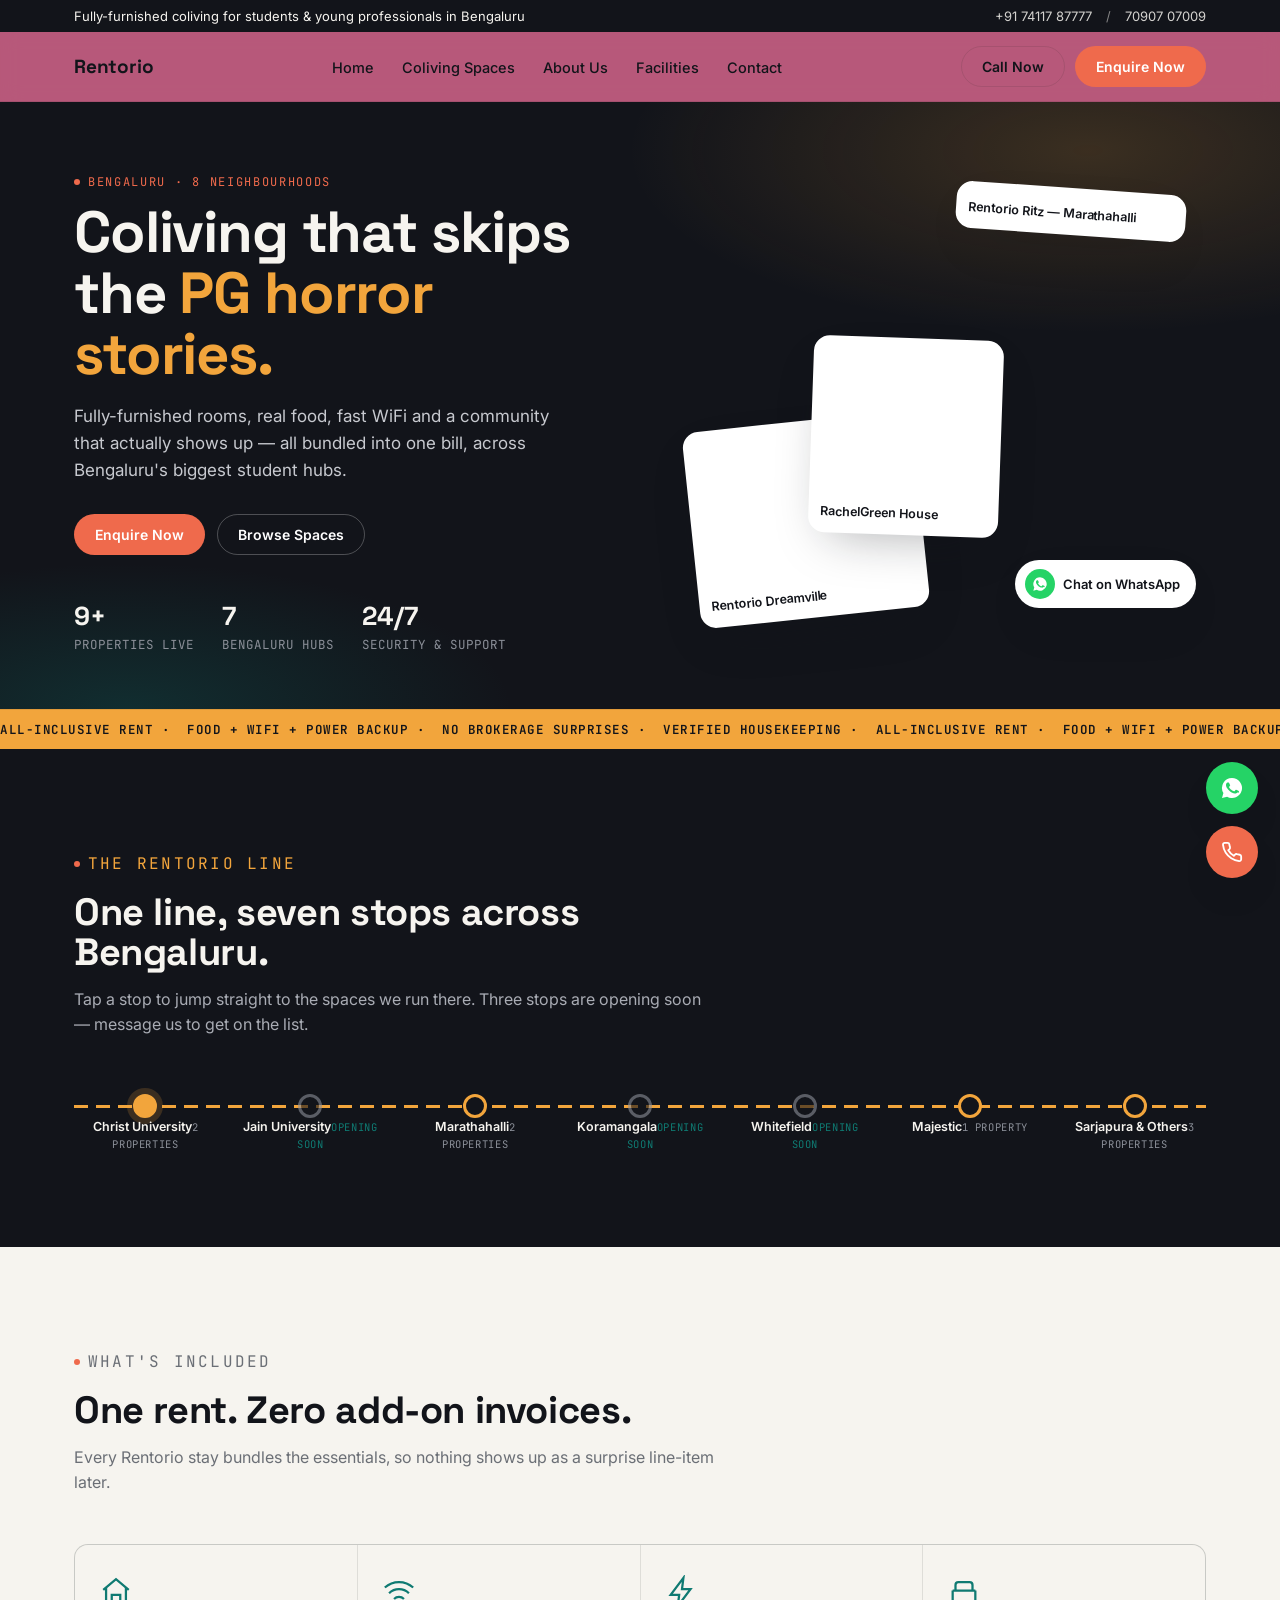
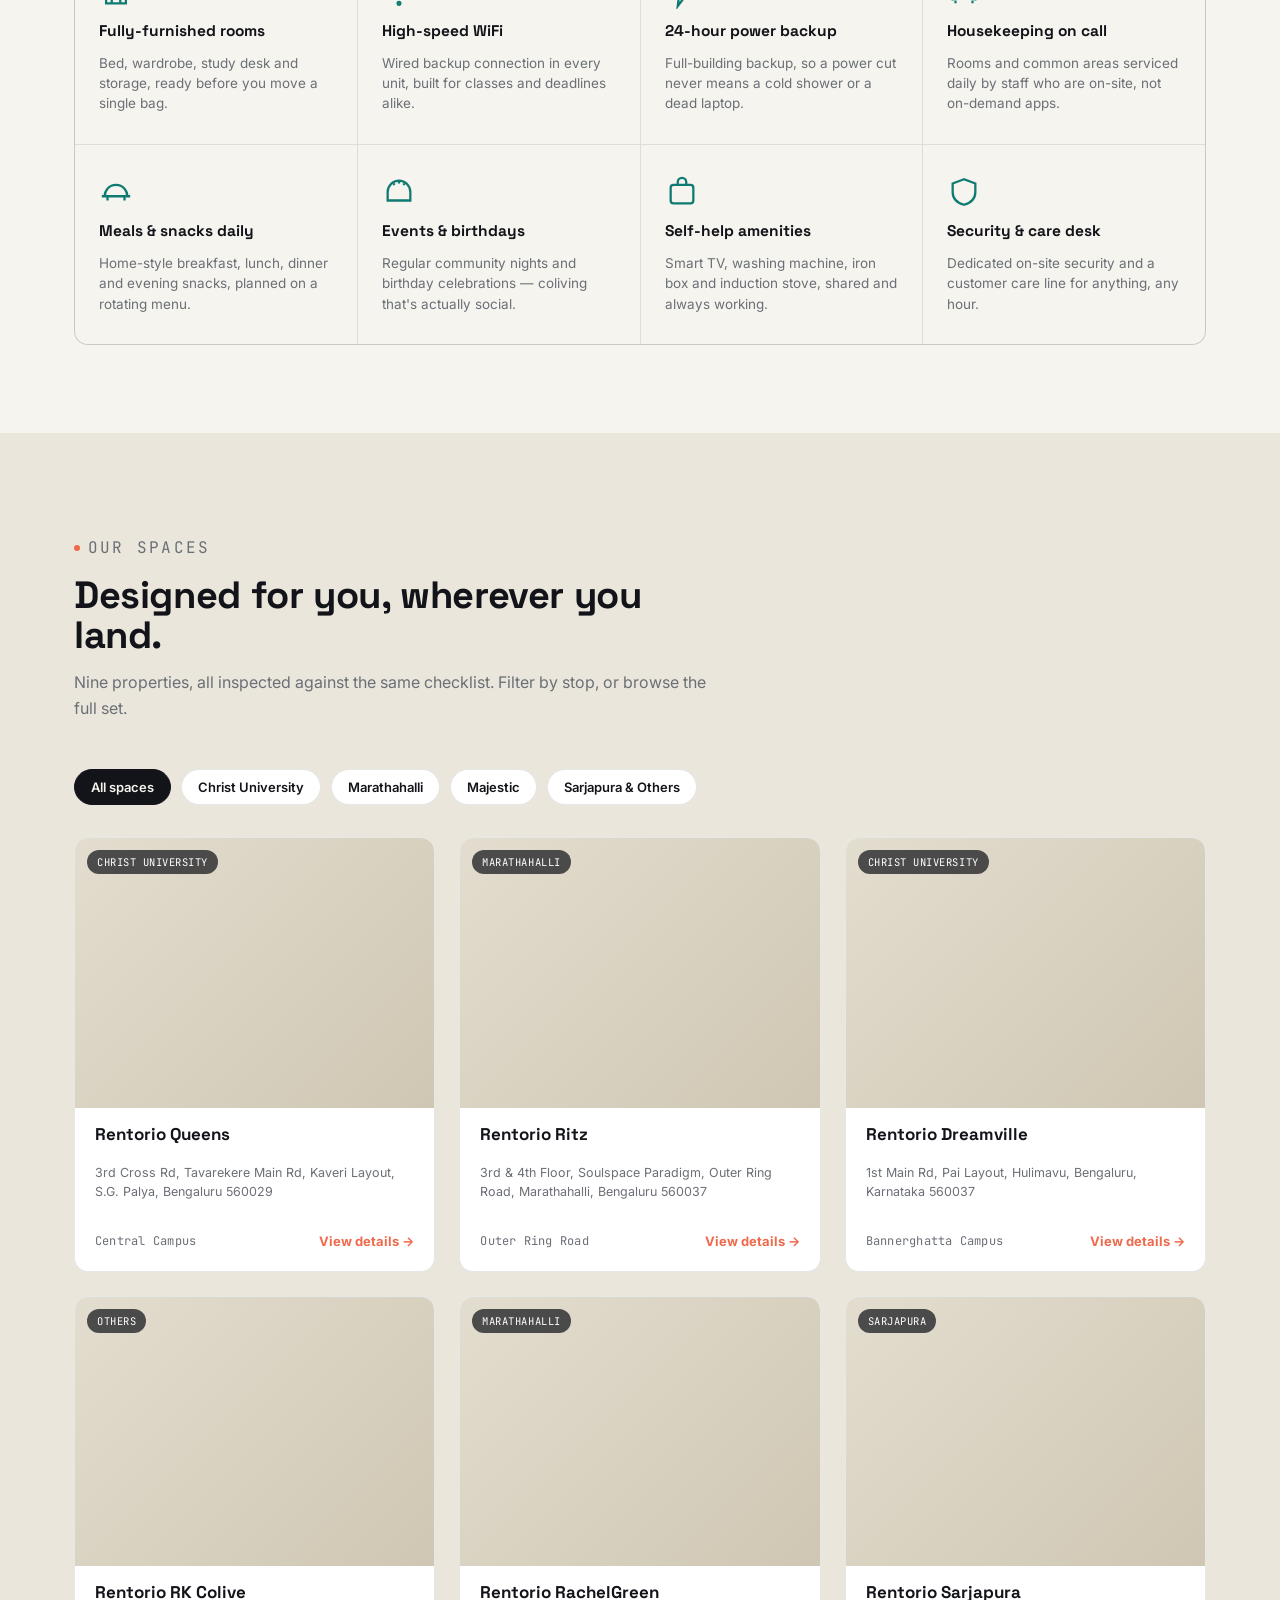
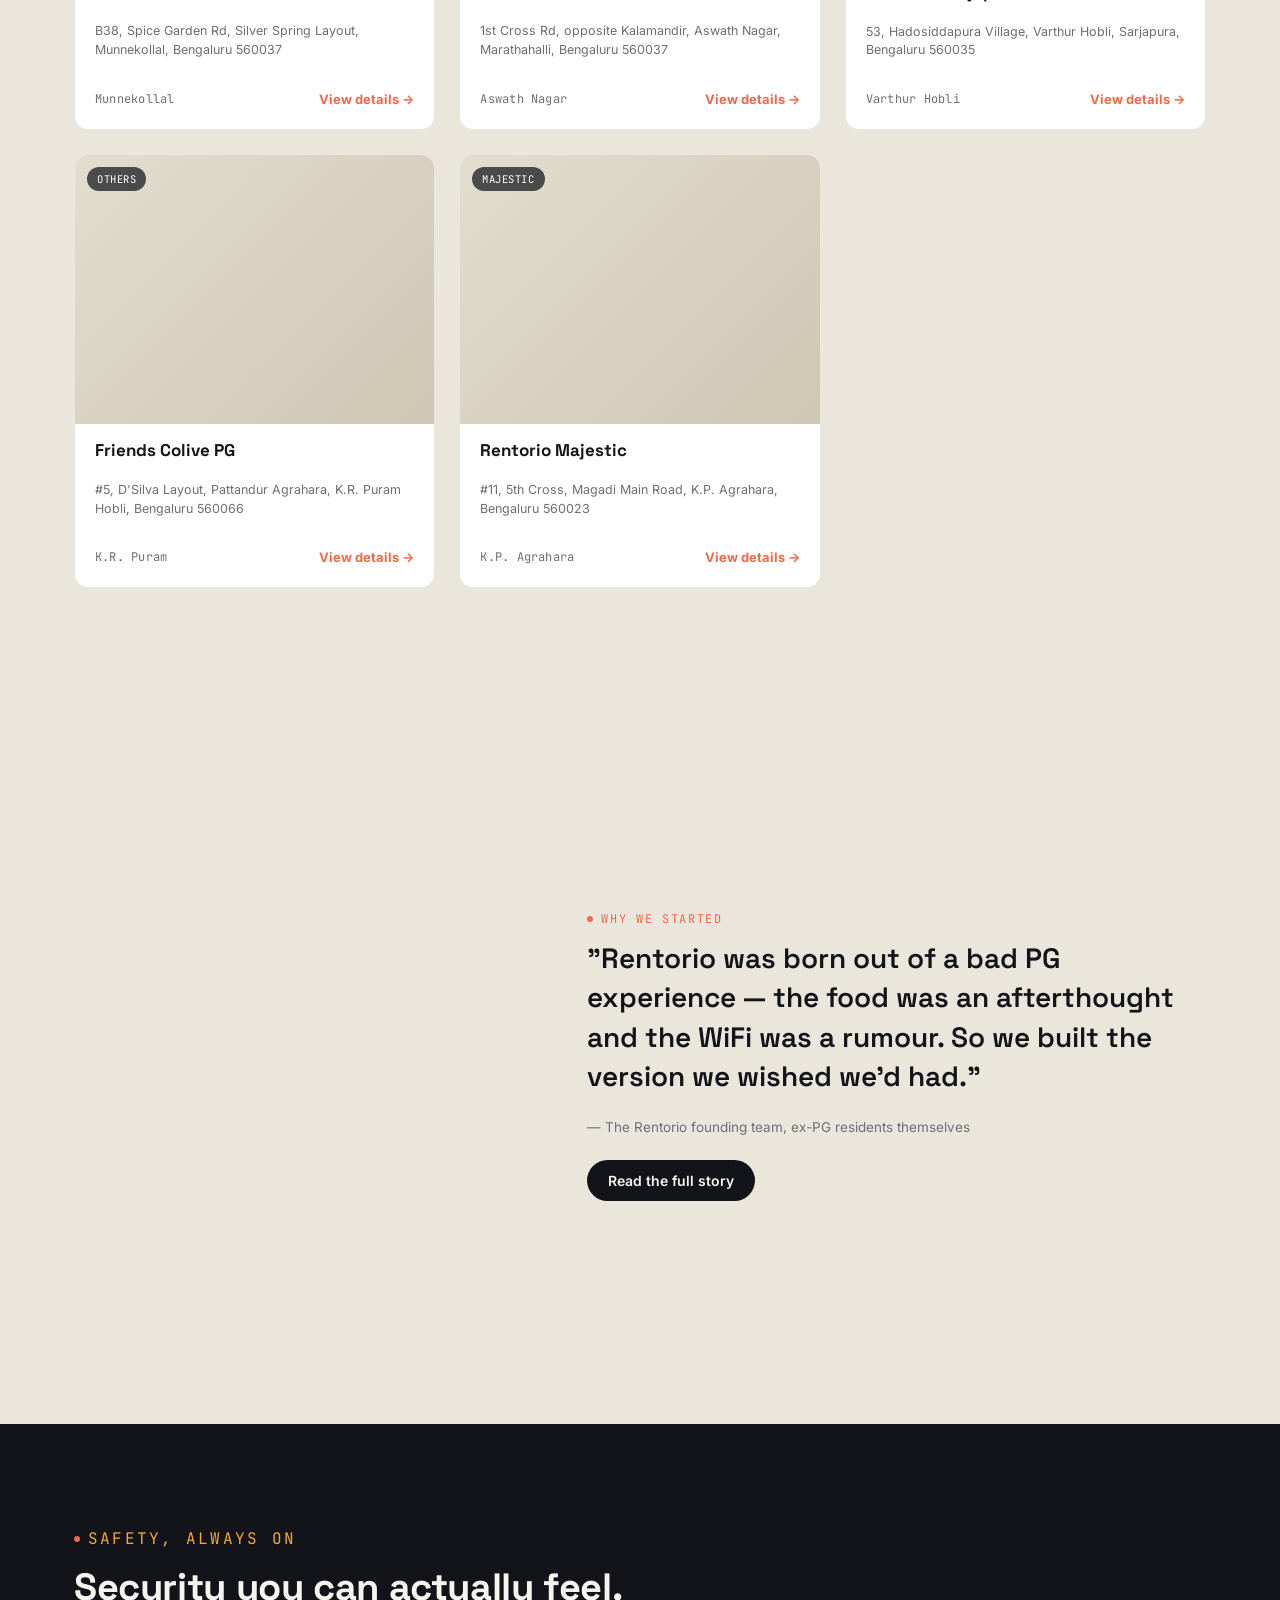
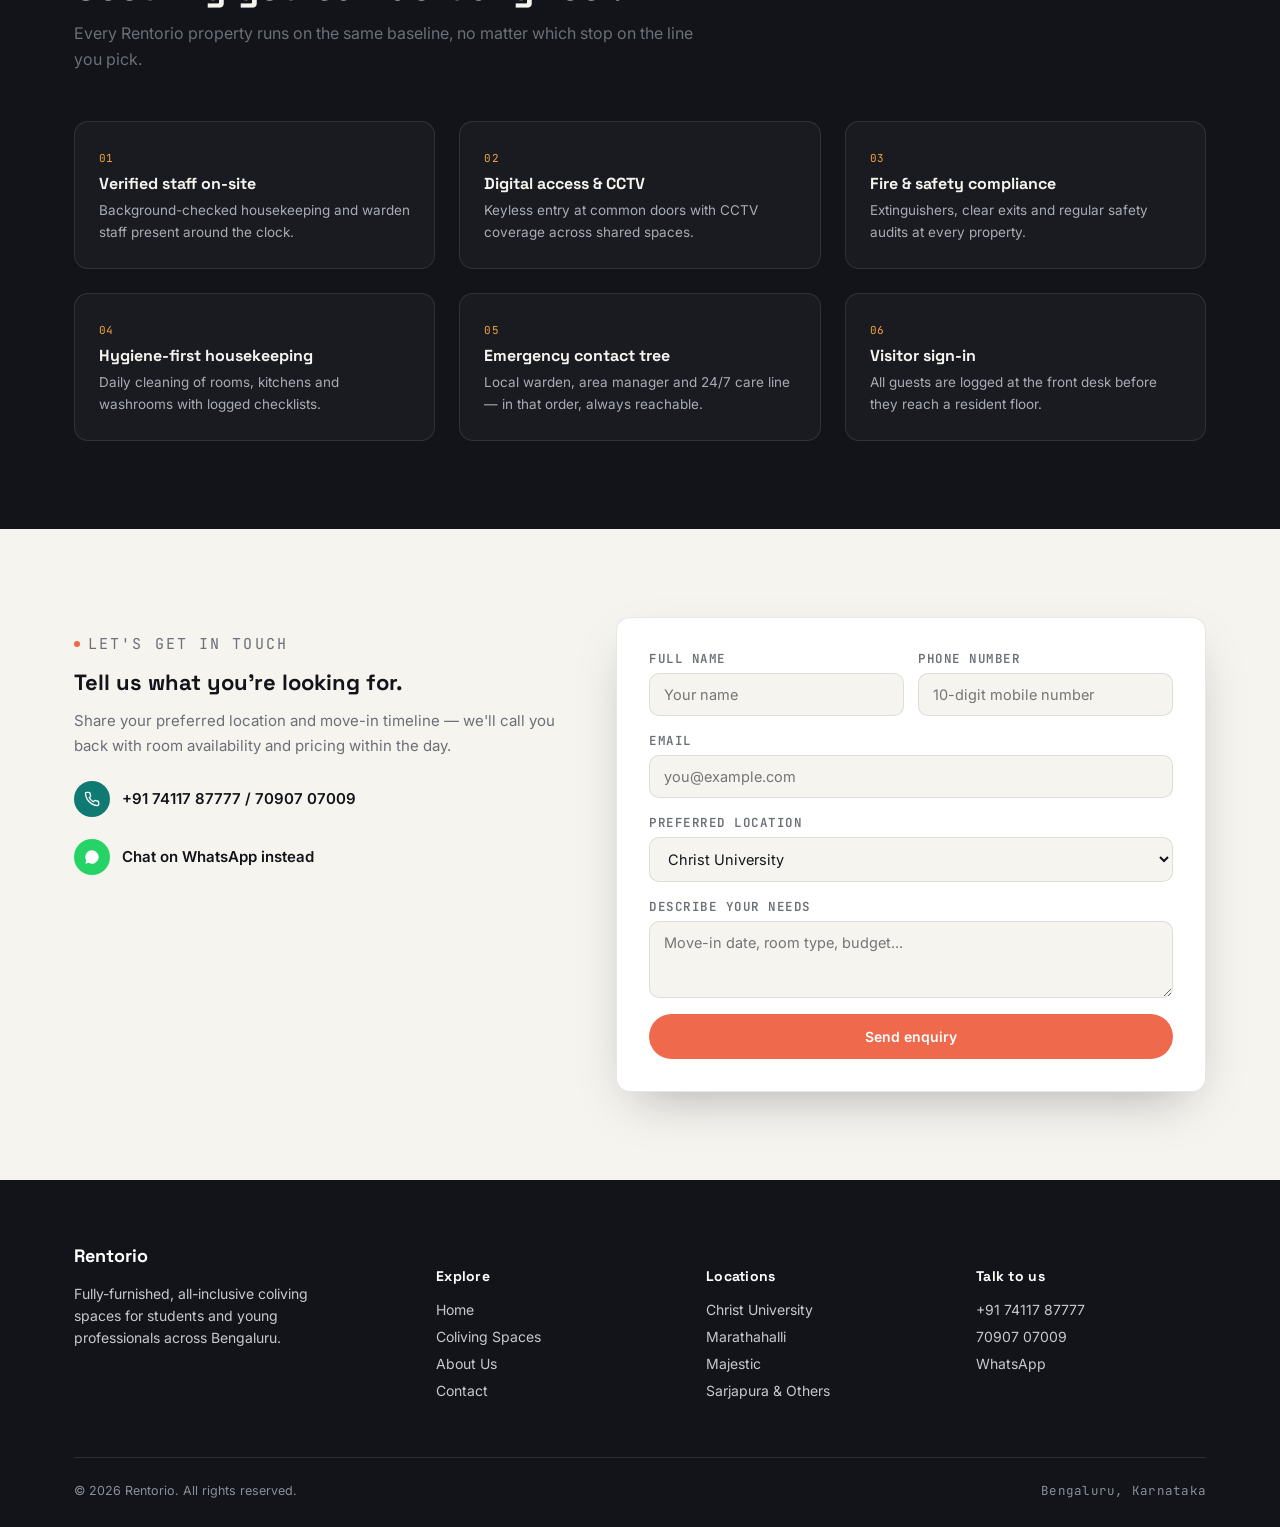
==== commit dea57d77: "Change header background color in index.html" ====
--- a/rentorio/index.html
+++ b/rentorio/index.html
@@ -76,7 +76,7 @@
   /* ---------- Header ---------- */
   header.site{
     position:sticky; top:0; z-index:50;
-    background:rgba(246,244,239,0.88);
+    background:rgba(150, 8, 62, 0.66);
     backdrop-filter:blur(10px);
     border-bottom:1px solid var(--line-dark);
   }
